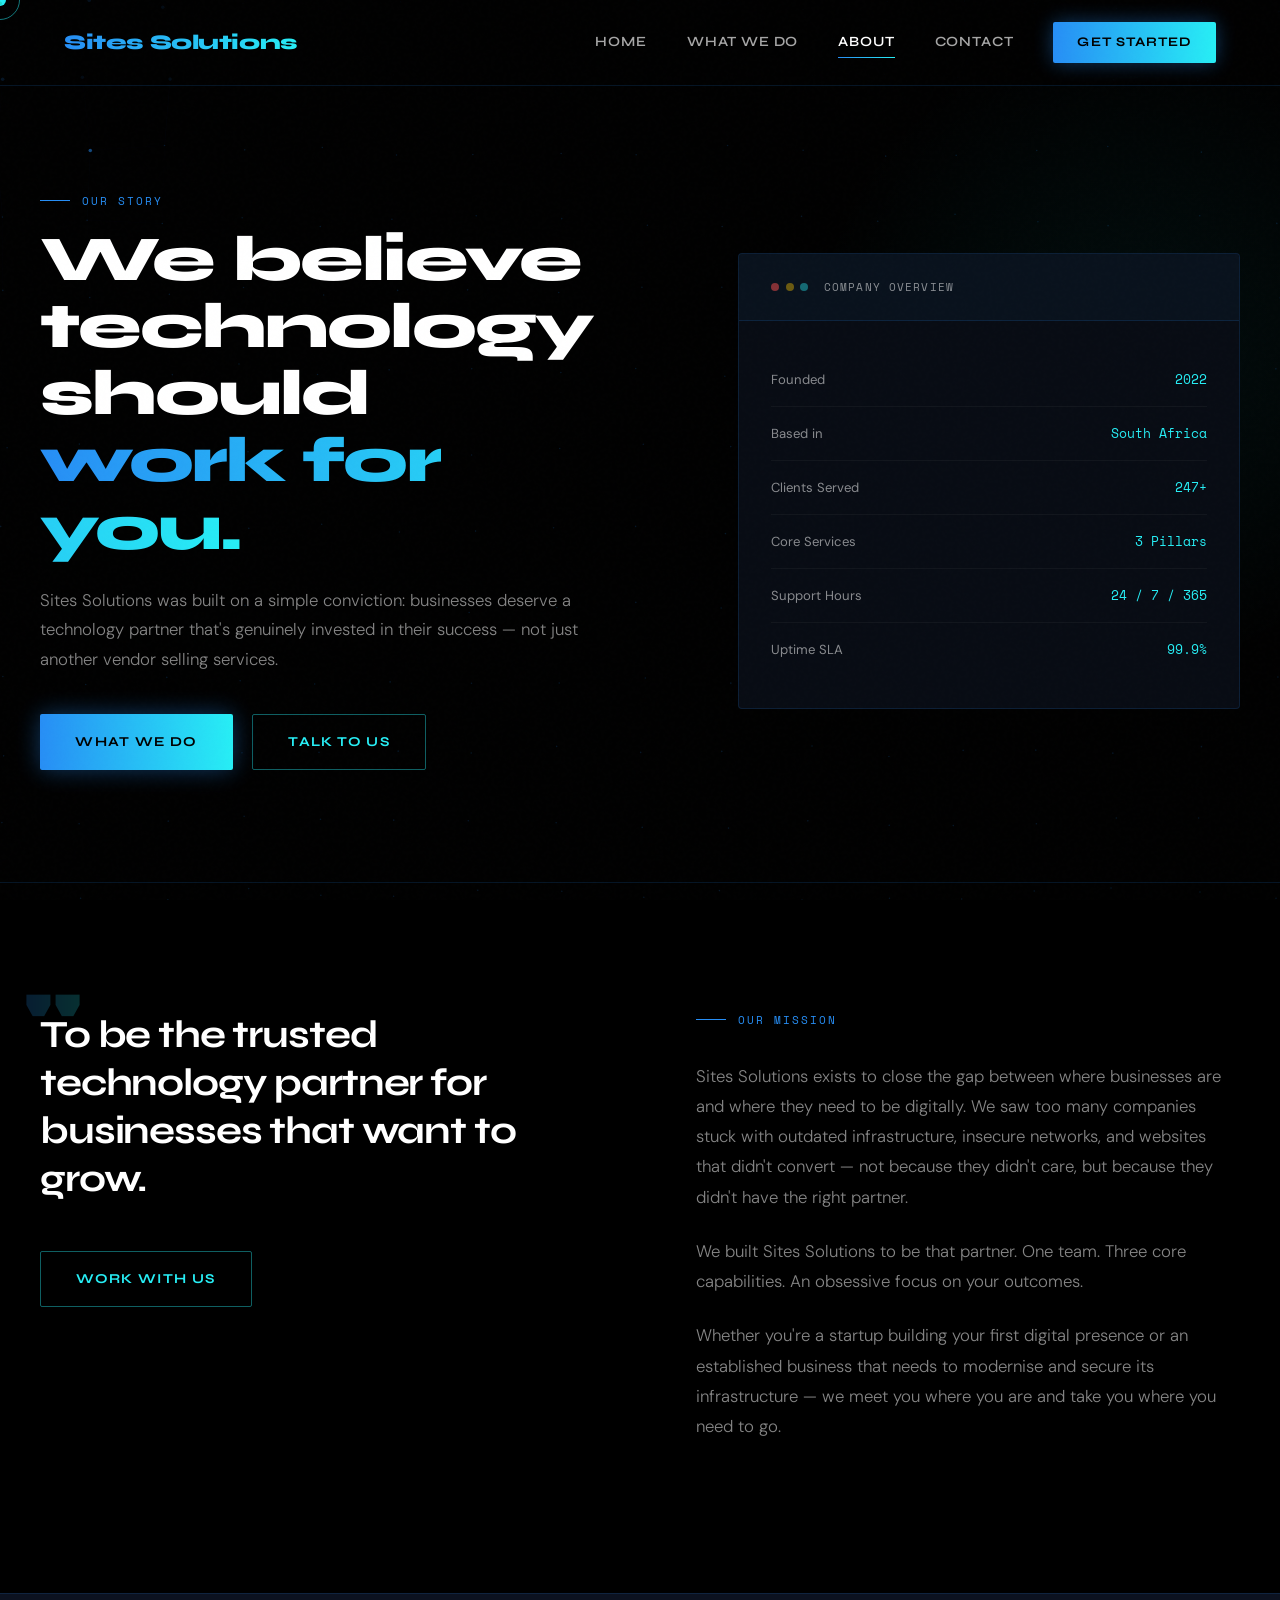
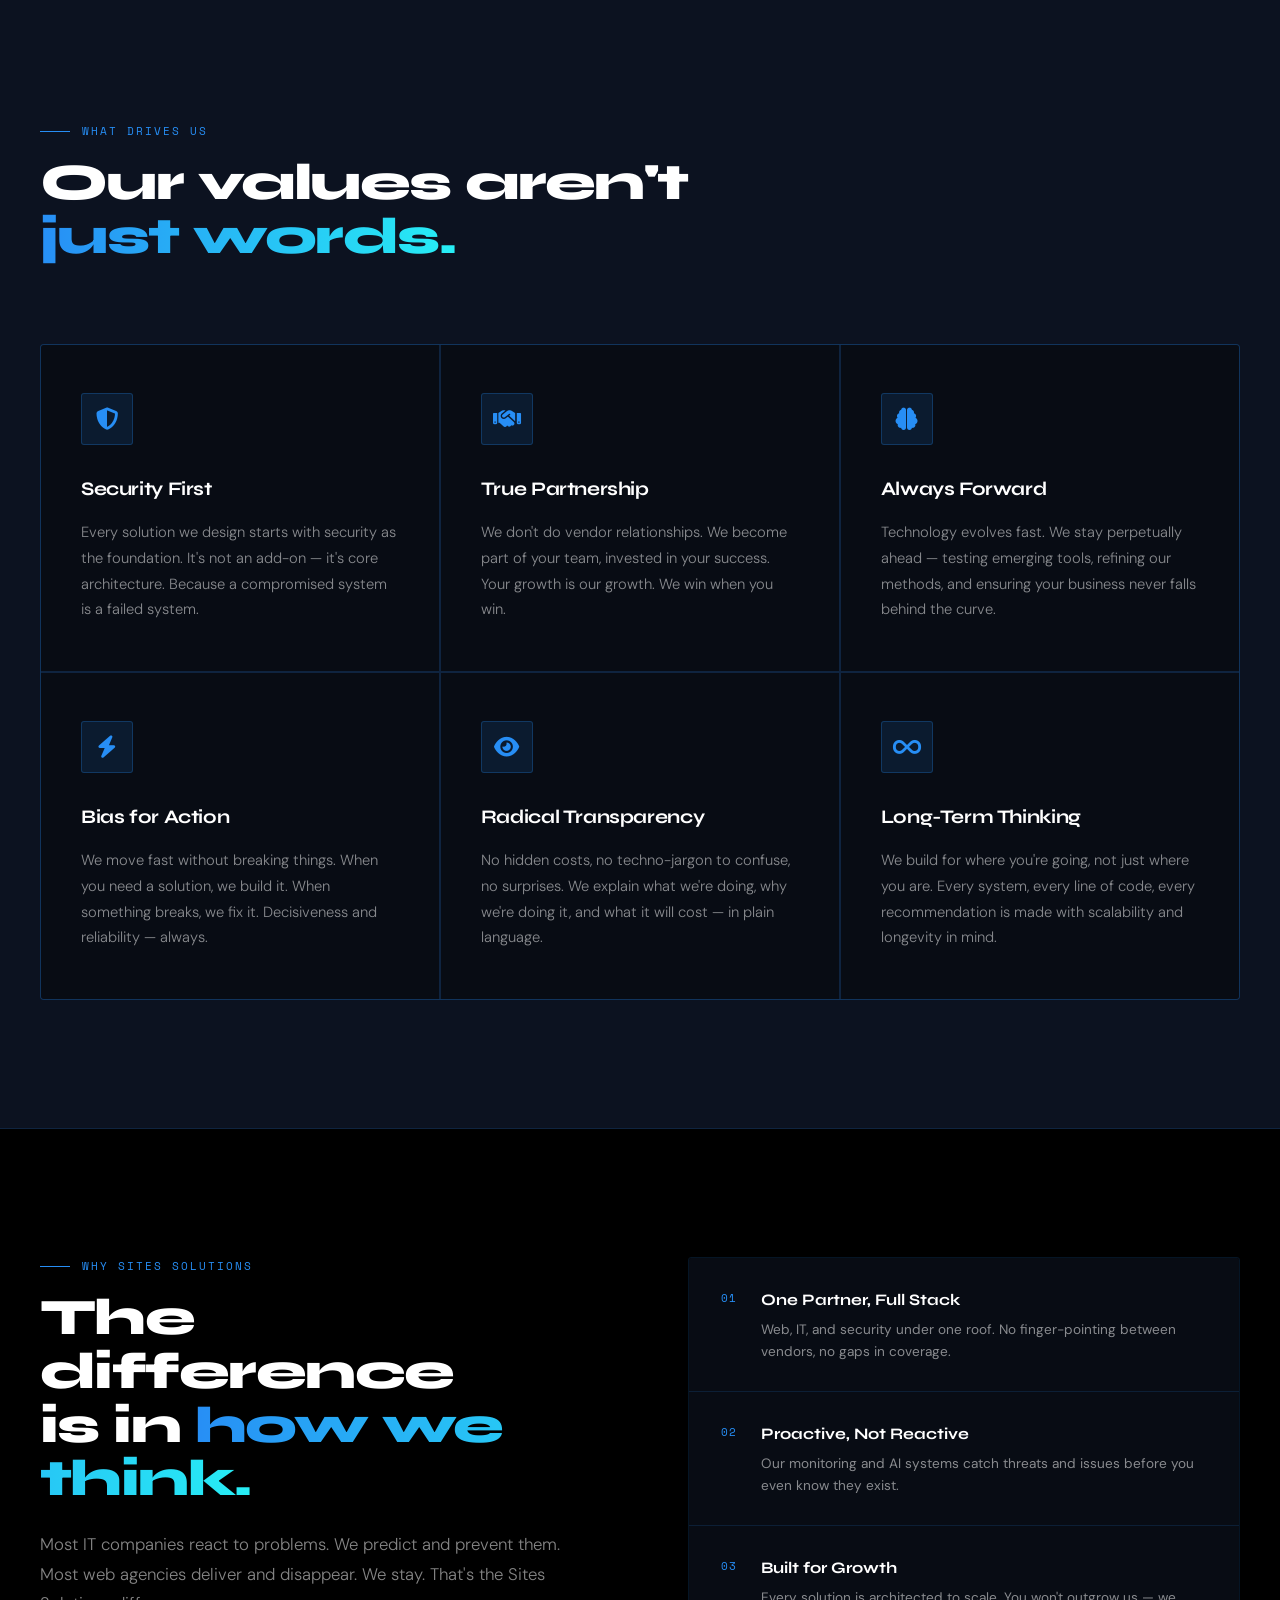
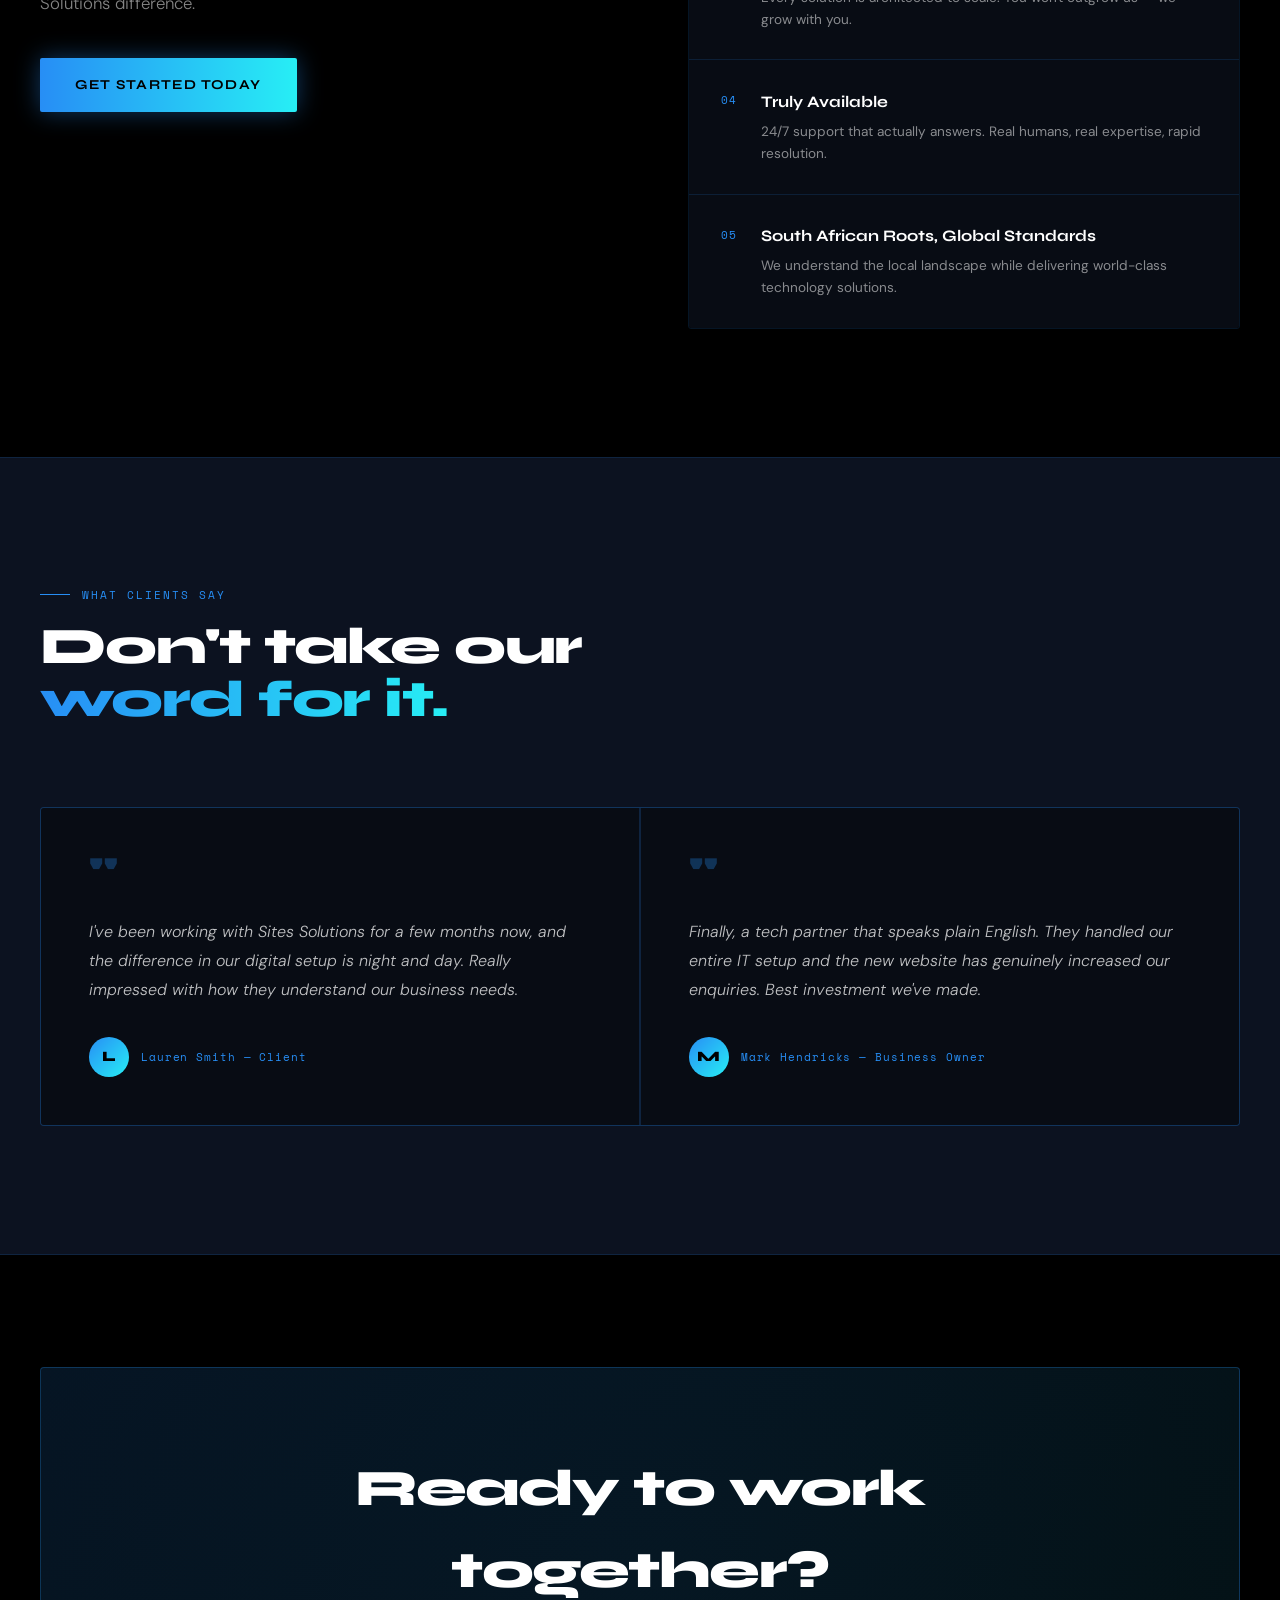
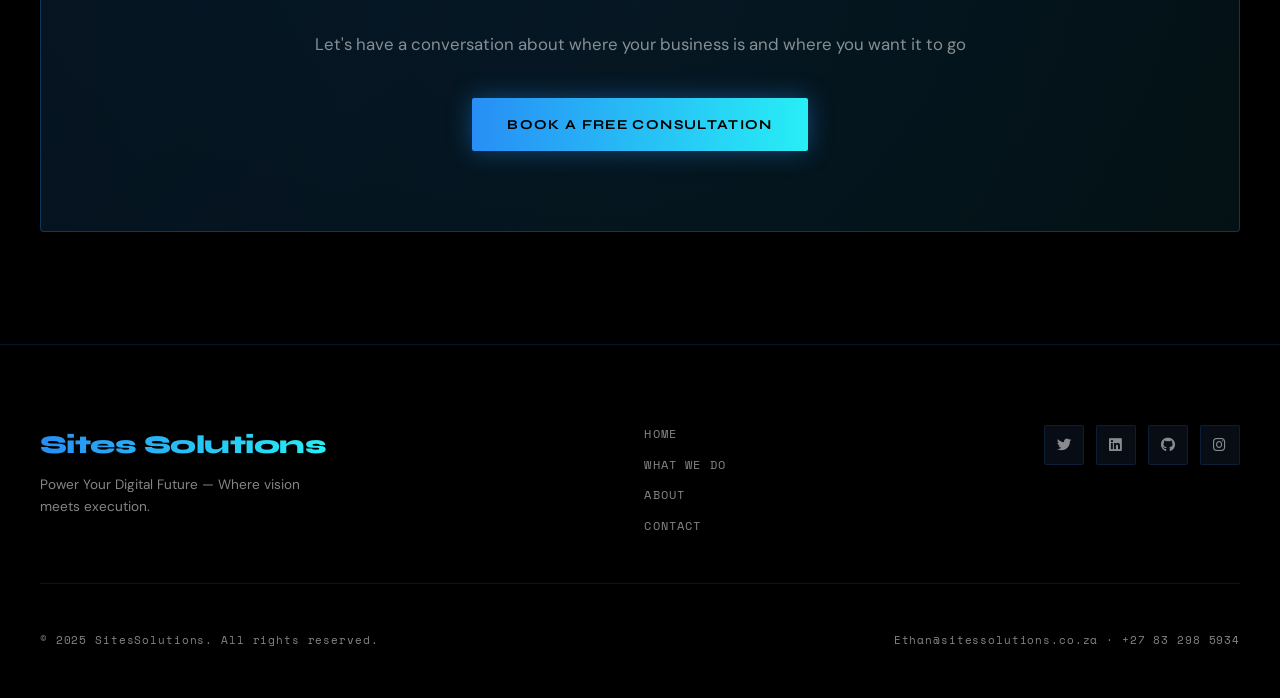
==== about.html @ 39304b58 "Add files via upload" ====
<!DOCTYPE html>
<html lang="en">
<head>
    <meta charset="UTF-8">
    <meta name="viewport" content="width=device-width, initial-scale=1.0">
    <title>About Us | Sites Solutions</title>
    <link rel="stylesheet" href="https://cdnjs.cloudflare.com/ajax/libs/font-awesome/6.4.0/css/all.min.css">
    <link href="https://fonts.googleapis.com/css2?family=Syne:wght@400;500;600;700;800&family=Space+Mono:wght@400;700&family=DM+Sans:ital,wght@0,300;0,400;0,500;1,300&display=swap" rel="stylesheet">
    <link rel="stylesheet" href="shared.css">
    <style>
        /* ═══ PAGE HERO */
        .page-hero {
            padding: 12rem 0 7rem;
            position: relative;
            overflow: hidden;
        }
        .page-hero-bg {
            position: absolute;
            top: 0; right: -200px;
            width: 700px; height: 700px;
            border-radius: 50%;
            background: radial-gradient(circle, rgba(39,238,245,0.06) 0%, transparent 70%);
            pointer-events: none;
        }
        .page-hero-inner {
            display: grid;
            grid-template-columns: 1.2fr 1fr;
            gap: 6rem;
            align-items: center;
        }
        .hero-right-panel {
            background: var(--surface);
            border: 1px solid var(--border);
            border-radius: 4px;
            overflow: hidden;
        }
        .hrp-top {
            padding: 1.5rem 2rem;
            border-bottom: 1px solid var(--border);
            background: rgba(39,142,245,0.04);
            display: flex; align-items: center; gap: 1rem;
        }
        .hrp-dots { display:flex; gap:0.4rem; }
        .hrp-dot { width:8px;height:8px;border-radius:50%; }
        .hrp-dot:nth-child(1) { background:rgba(255,80,80,0.5); }
        .hrp-dot:nth-child(2) { background:rgba(255,200,0,0.4); }
        .hrp-dot:nth-child(3) { background:rgba(39,238,245,0.4); }
        .hrp-label { font-family:'Space Mono',monospace; font-size:0.7rem; letter-spacing:0.1em; text-transform:uppercase; color:var(--text-muted); }
        .hrp-body { padding: 2rem; }
        .hrp-stat-row {
            display: flex; align-items: center; justify-content: space-between;
            padding: 1rem 0; border-bottom: 1px solid rgba(255,255,255,0.04);
        }
        .hrp-stat-row:last-child { border-bottom: none; }
        .hrp-stat-label { font-size: 0.82rem; color: var(--text-muted); }
        .hrp-stat-val { font-family: 'Space Mono', monospace; font-size: 0.82rem; color: var(--cyan); }

        /* ═══ MISSION SECTION */
        .mission { padding: 8rem 0; border-top: 1px solid var(--border); }
        .mission-inner {
            display: grid;
            grid-template-columns: 1fr 1fr;
            gap: 7rem;
            align-items: start;
        }
        .mission-quote {
            font-family: 'Syne', sans-serif;
            font-size: clamp(1.8rem, 3vw, 2.5rem);
            font-weight: 700;
            letter-spacing: -0.03em;
            line-height: 1.25;
            color: var(--white);
            margin-bottom: 2rem;
            position: relative;
        }
        .mission-quote::before {
            content: '"';
            position: absolute;
            top: -2rem; left: -1rem;
            font-size: 6rem;
            font-weight: 800;
            background: linear-gradient(90deg, var(--blue), var(--cyan));
            -webkit-background-clip: text;
            -webkit-text-fill-color: transparent;
            opacity: 0.2;
            line-height: 1;
            pointer-events: none;
        }
        .mission-body p {
            font-size: 1.05rem;
            font-weight: 300;
            line-height: 1.8;
            color: var(--text-muted);
            margin-bottom: 1.5rem;
        }

        /* ═══ VALUES */
        .values { padding: 8rem 0; background: var(--surface-2); border-top: 1px solid var(--border); border-bottom: 1px solid var(--border); }
        .values-grid {
            display: grid;
            grid-template-columns: repeat(3, 1fr);
            gap: 1.5px;
            background: var(--border);
            border: 1px solid var(--border);
            border-radius: 4px;
            overflow: hidden;
            margin-top: 5rem;
        }
        .value-card {
            background: var(--surface);
            padding: 3rem 2.5rem;
            position: relative;
            overflow: hidden;
            transition: background 0.4s;
        }
        .value-card::before {
            content: '';
            position: absolute;
            top: 0; left: 0; right: 0; height: 2px;
            background: linear-gradient(90deg, var(--blue), var(--cyan));
            transform: scaleX(0); transform-origin: left;
            transition: transform 0.4s ease;
        }
        .value-card:hover { background: rgba(8,18,32,0.9); }
        .value-card:hover::before { transform: scaleX(1); }
        .vc-icon {
            width: 52px; height: 52px;
            background: var(--blue-dim);
            border: 1px solid rgba(39,142,245,0.25);
            border-radius: 3px;
            display: flex; align-items: center; justify-content: center;
            font-size: 1.4rem; color: var(--blue);
            margin-bottom: 1.8rem;
            transition: all 0.3s;
        }
        .value-card:hover .vc-icon { background: rgba(39,238,245,0.1); border-color: rgba(39,238,245,0.4); color: var(--cyan); box-shadow: 0 0 20px rgba(39,238,245,0.15); }
        .vc-title { font-family: 'Syne', sans-serif; font-size: 1.2rem; font-weight: 700; margin-bottom: 1rem; letter-spacing: -0.02em; }
        .vc-desc { font-size: 0.92rem; font-weight: 300; line-height: 1.75; color: var(--text-muted); }

        /* ═══ WHY US */
        .why-us { padding: 8rem 0; }
        .why-inner {
            display: grid;
            grid-template-columns: 1fr 1fr;
            gap: 6rem;
            align-items: start;
        }
        .why-list {
            display: flex;
            flex-direction: column;
            gap: 0;
            border: 1px solid var(--border);
            border-radius: 3px;
            overflow: hidden;
        }
        .why-item {
            padding: 1.8rem 2rem;
            border-bottom: 1px solid var(--border);
            display: flex;
            gap: 1.5rem;
            align-items: flex-start;
            background: var(--surface);
            transition: background 0.3s;
        }
        .why-item:last-child { border-bottom: none; }
        .why-item:hover { background: rgba(10,18,32,0.9); }
        .wi-num {
            font-family: 'Space Mono', monospace;
            font-size: 0.68rem;
            letter-spacing: 0.1em;
            color: var(--blue);
            flex-shrink: 0;
            padding-top: 0.2rem;
        }
        .wi-content h4 { font-family: 'Syne', sans-serif; font-size: 1rem; font-weight: 700; margin-bottom: 0.4rem; }
        .wi-content p { font-size: 0.85rem; color: var(--text-muted); line-height: 1.6; }

        /* ═══ TESTIMONIAL */
        .testimonials { padding: 8rem 0; background: var(--surface-2); border-top: 1px solid var(--border); border-bottom: 1px solid var(--border); }
        .t-grid {
            display: grid;
            grid-template-columns: 1fr 1fr;
            gap: 1.5px;
            background: var(--border);
            border: 1px solid var(--border);
            border-radius: 4px;
            overflow: hidden;
            margin-top: 5rem;
        }
        .t-card {
            background: var(--surface);
            padding: 3rem;
            position: relative;
        }
        .t-card-quote {
            font-size: 3rem;
            font-family: 'Syne', sans-serif;
            font-weight: 800;
            color: var(--blue);
            opacity: 0.3;
            line-height: 0.8;
            margin-bottom: 1.5rem;
            display: block;
        }
        .t-card-text {
            font-size: 1rem;
            font-weight: 300;
            font-style: italic;
            line-height: 1.8;
            color: rgba(255,255,255,0.75);
            margin-bottom: 2rem;
        }
        .t-card-author { display: flex; align-items: center; gap: 0.75rem; }
        .t-card-avatar {
            width: 40px; height: 40px; border-radius: 50%;
            background: linear-gradient(135deg, var(--blue), var(--cyan));
            display: flex; align-items: center; justify-content: center;
            font-family: 'Syne', sans-serif; font-weight: 800; color: var(--black); font-size: 0.9rem;
        }
        .t-card-name { font-family: 'Space Mono', monospace; font-size: 0.7rem; letter-spacing: 0.08em; color: var(--blue); }

        /* ═══ CTA */
        .cta-banner { padding:7rem 0; }
        .cta-inner {
            background:linear-gradient(135deg,rgba(39,142,245,0.12) 0%,rgba(39,238,245,0.06) 100%);
            border:1px solid rgba(39,142,245,0.3); border-radius:4px;
            padding:5rem 4rem; text-align:center; position:relative; overflow:hidden;
        }
        .cta-inner::before {
            content:''; position:absolute; top:-100%;left:-100%; width:300%;height:300%;
            background:radial-gradient(circle at center,rgba(39,142,245,0.06) 0%,transparent 60%);
            animation:cta-glow 8s ease-in-out infinite;
        }
        @keyframes cta-glow { 0%,100%{transform:translate(0,0)} 25%{transform:translate(20%,10%)} 50%{transform:translate(-10%,20%)} 75%{transform:translate(10%,-10%)} }
        .cta-inner h2 { font-family:'Syne',sans-serif; font-size:clamp(2rem,4vw,3.5rem); font-weight:800; letter-spacing:-0.03em; margin-bottom:1.2rem; position:relative;z-index:1; }
        .cta-inner p { font-size:1.05rem; color:var(--text-muted); margin-bottom:2.5rem; position:relative;z-index:1; }
        .cta-inner .btn-primary { position:relative; z-index:1; }

        @media(max-width:1100px) {
            .page-hero-inner, .mission-inner, .why-inner { grid-template-columns:1fr; gap:3rem; }
            .hero-right-panel { display:none; }
            .values-grid { grid-template-columns:1fr; }
            .t-grid { grid-template-columns:1fr; }
        }
        @media(max-width:768px) {
            .cta-inner { padding:3.5rem 2rem; }
        }
    </style>
</head>
<body>
<div id="cursor"></div>
<div id="cursor-ring"></div>
<canvas id="bg-canvas"></canvas>

<header id="header">
    <a href="index.html" class="logo">
        <img src="LogoFinal.png" alt="Sites Solutions" class="logo-img" onerror="this.style.display='none'">
        <span class="logo-wordmark">Sites Solutions</span>
    </a>
    <nav id="nav">
        <a href="index.html">Home</a>
        <a href="what-we-do.html">What We Do</a>
        <a href="about.html" class="nav-active">About</a>
        <a href="contact.html">Contact</a>
        <a href="contact.html" class="nav-cta">Get Started</a>
    </nav>
    <button class="menu-toggle" id="menuToggle"><span></span><span></span><span></span></button>
</header>

<!-- PAGE HERO -->
<section class="page-hero">
    <div class="page-hero-bg"></div>
    <div class="container">
        <div class="page-hero-inner">
            <div class="reveal">
                <div class="section-tag">Our Story</div>
                <h1 class="section-title" style="font-size:clamp(2.8rem,5vw,5rem);margin-bottom:1.5rem;">
                    We believe<br>technology should<br><span class="accent">work for you.</span>
                </h1>
                <p class="section-sub">Sites Solutions was built on a simple conviction: businesses deserve a technology partner that's genuinely invested in their success — not just another vendor selling services.</p>
                <div style="margin-top:2.5rem;display:flex;gap:1.2rem;flex-wrap:wrap;">
                    <a href="what-we-do.html" class="btn-primary"><span>What We Do</span></a>
                    <a href="contact.html" class="btn-ghost">Talk to Us</a>
                </div>
            </div>
            <div class="hero-right-panel reveal reveal-delay-2">
                <div class="hrp-top">
                    <div class="hrp-dots"><div class="hrp-dot"></div><div class="hrp-dot"></div><div class="hrp-dot"></div></div>
                    <span class="hrp-label">Company Overview</span>
                </div>
                <div class="hrp-body">
                    <div class="hrp-stat-row">
                        <span class="hrp-stat-label">Founded</span>
                        <span class="hrp-stat-val">2022</span>
                    </div>
                    <div class="hrp-stat-row">
                        <span class="hrp-stat-label">Based in</span>
                        <span class="hrp-stat-val">South Africa</span>
                    </div>
                    <div class="hrp-stat-row">
                        <span class="hrp-stat-label">Clients Served</span>
                        <span class="hrp-stat-val">247+</span>
                    </div>
                    <div class="hrp-stat-row">
                        <span class="hrp-stat-label">Core Services</span>
                        <span class="hrp-stat-val">3 Pillars</span>
                    </div>
                    <div class="hrp-stat-row">
                        <span class="hrp-stat-label">Support Hours</span>
                        <span class="hrp-stat-val">24 / 7 / 365</span>
                    </div>
                    <div class="hrp-stat-row">
                        <span class="hrp-stat-label">Uptime SLA</span>
                        <span class="hrp-stat-val">99.9%</span>
                    </div>
                </div>
            </div>
        </div>
    </div>
</section>

<!-- MISSION -->
<section class="mission">
    <div class="container">
        <div class="mission-inner">
            <div class="reveal">
                <blockquote class="mission-quote">
                    To be the trusted technology partner for businesses that want to grow.
                </blockquote>
                <a href="contact.html" class="btn-ghost" style="margin-top:1rem;">Work With Us</a>
            </div>
            <div class="mission-body reveal reveal-delay-1">
                <div class="section-tag" style="margin-bottom:2rem;">Our Mission</div>
                <p>Sites Solutions exists to close the gap between where businesses are and where they need to be digitally. We saw too many companies stuck with outdated infrastructure, insecure networks, and websites that didn't convert — not because they didn't care, but because they didn't have the right partner.</p>
                <p>We built Sites Solutions to be that partner. One team. Three core capabilities. An obsessive focus on your outcomes.</p>
                <p>Whether you're a startup building your first digital presence or an established business that needs to modernise and secure its infrastructure — we meet you where you are and take you where you need to go.</p>
            </div>
        </div>
    </div>
</section>

<!-- VALUES -->
<section class="values">
    <div class="container">
        <div class="reveal">
            <div class="section-tag">What Drives Us</div>
            <h2 class="section-title">Our values aren't<br><span class="accent">just words.</span></h2>
        </div>
        <div class="values-grid reveal reveal-delay-1">
            <div class="value-card">
                <div class="vc-icon"><i class="fas fa-shield-alt"></i></div>
                <h3 class="vc-title">Security First</h3>
                <p class="vc-desc">Every solution we design starts with security as the foundation. It's not an add-on — it's core architecture. Because a compromised system is a failed system.</p>
            </div>
            <div class="value-card">
                <div class="vc-icon"><i class="fas fa-handshake"></i></div>
                <h3 class="vc-title">True Partnership</h3>
                <p class="vc-desc">We don't do vendor relationships. We become part of your team, invested in your success. Your growth is our growth. We win when you win.</p>
            </div>
            <div class="value-card">
                <div class="vc-icon"><i class="fas fa-brain"></i></div>
                <h3 class="vc-title">Always Forward</h3>
                <p class="vc-desc">Technology evolves fast. We stay perpetually ahead — testing emerging tools, refining our methods, and ensuring your business never falls behind the curve.</p>
            </div>
            <div class="value-card">
                <div class="vc-icon"><i class="fas fa-bolt"></i></div>
                <h3 class="vc-title">Bias for Action</h3>
                <p class="vc-desc">We move fast without breaking things. When you need a solution, we build it. When something breaks, we fix it. Decisiveness and reliability — always.</p>
            </div>
            <div class="value-card">
                <div class="vc-icon"><i class="fas fa-eye"></i></div>
                <h3 class="vc-title">Radical Transparency</h3>
                <p class="vc-desc">No hidden costs, no techno-jargon to confuse, no surprises. We explain what we're doing, why we're doing it, and what it will cost — in plain language.</p>
            </div>
            <div class="value-card">
                <div class="vc-icon"><i class="fas fa-infinity"></i></div>
                <h3 class="vc-title">Long-Term Thinking</h3>
                <p class="vc-desc">We build for where you're going, not just where you are. Every system, every line of code, every recommendation is made with scalability and longevity in mind.</p>
            </div>
        </div>
    </div>
</section>

<!-- WHY US -->
<section class="why-us">
    <div class="container">
        <div class="why-inner">
            <div class="reveal">
                <div class="section-tag">Why Sites Solutions</div>
                <h2 class="section-title">The difference<br>is in <span class="accent">how we think.</span></h2>
                <p class="section-sub" style="margin-top:1.5rem;">Most IT companies react to problems. We predict and prevent them. Most web agencies deliver and disappear. We stay. That's the Sites Solutions difference.</p>
                <a href="contact.html" class="btn-primary" style="margin-top:2.5rem;display:inline-flex;"><span>Get Started Today</span></a>
            </div>
            <div class="why-list reveal reveal-delay-2">
                <div class="why-item">
                    <span class="wi-num">01</span>
                    <div class="wi-content">
                        <h4>One Partner, Full Stack</h4>
                        <p>Web, IT, and security under one roof. No finger-pointing between vendors, no gaps in coverage.</p>
                    </div>
                </div>
                <div class="why-item">
                    <span class="wi-num">02</span>
                    <div class="wi-content">
                        <h4>Proactive, Not Reactive</h4>
                        <p>Our monitoring and AI systems catch threats and issues before you even know they exist.</p>
                    </div>
                </div>
                <div class="why-item">
                    <span class="wi-num">03</span>
                    <div class="wi-content">
                        <h4>Built for Growth</h4>
                        <p>Every solution is architected to scale. You won't outgrow us — we grow with you.</p>
                    </div>
                </div>
                <div class="why-item">
                    <span class="wi-num">04</span>
                    <div class="wi-content">
                        <h4>Truly Available</h4>
                        <p>24/7 support that actually answers. Real humans, real expertise, rapid resolution.</p>
                    </div>
                </div>
                <div class="why-item">
                    <span class="wi-num">05</span>
                    <div class="wi-content">
                        <h4>South African Roots, Global Standards</h4>
                        <p>We understand the local landscape while delivering world-class technology solutions.</p>
                    </div>
                </div>
            </div>
        </div>
    </div>
</section>

<!-- TESTIMONIALS -->
<section class="testimonials">
    <div class="container">
        <div class="reveal">
            <div class="section-tag">What Clients Say</div>
            <h2 class="section-title">Don't take our<br><span class="accent">word for it.</span></h2>
        </div>
        <div class="t-grid reveal reveal-delay-1">
            <div class="t-card">
                <span class="t-card-quote">"</span>
                <p class="t-card-text">I've been working with Sites Solutions for a few months now, and the difference in our digital setup is night and day. Really impressed with how they understand our business needs.</p>
                <div class="t-card-author">
                    <div class="t-card-avatar">L</div>
                    <span class="t-card-name">Lauren Smith — Client</span>
                </div>
            </div>
            <div class="t-card">
                <span class="t-card-quote">"</span>
                <p class="t-card-text">Finally, a tech partner that speaks plain English. They handled our entire IT setup and the new website has genuinely increased our enquiries. Best investment we've made.</p>
                <div class="t-card-author">
                    <div class="t-card-avatar">M</div>
                    <span class="t-card-name">Mark Hendricks — Business Owner</span>
                </div>
            </div>
        </div>
    </div>
</section>

<!-- CTA -->
<div class="cta-banner">
    <div class="container">
        <div class="cta-inner reveal">
            <h2>Ready to work<br><span class="accent">together?</span></h2>
            <p>Let's have a conversation about where your business is and where you want it to go</p>
            <a href="contact.html" class="btn-primary"><span>Book a Free Consultation</span></a>
        </div>
    </div>
</div>

<!-- FOOTER -->
<footer>
    <div class="container">
        <div class="footer-top">
            <div>
                <div class="footer-logo-text">Sites Solutions</div>
                <div class="footer-tagline">Power Your Digital Future — Where vision meets execution.</div>
            </div>
            <div class="footer-nav-links">
                <a href="index.html">Home</a>
                <a href="what-we-do.html">What We Do</a>
                <a href="about.html">About</a>
                <a href="contact.html">Contact</a>
            </div>
            <div class="social-row">
                <a href="#" class="social-btn"><i class="fab fa-twitter"></i></a>
                <a href="#" class="social-btn"><i class="fab fa-linkedin"></i></a>
                <a href="#" class="social-btn"><i class="fab fa-github"></i></a>
                <a href="#" class="social-btn"><i class="fab fa-instagram"></i></a>
            </div>
        </div>
        <div class="footer-bottom">
            <span class="footer-copy">© 2025 SitesSolutions. All rights reserved.</span>
            <span class="footer-copy">Ethan@sitessolutions.co.za · +27 83 298 5934</span>
        </div>
    </div>
</footer>

<script src="shared.js"></script>
</body>
</html>
---- shared.css ----
/* ═══════════════════════════════════════════════════════
   SHARED.CSS — Sites Solutions Design System
   Colors: #278EF5 blue · #27EEF5 cyan · #000 · #FFF
═══════════════════════════════════════════════════════ */

:root {
    --blue: #278EF5;
    --cyan: #27EEF5;
    --white: #FFFFFF;
    --black: #000000;
    --blue-dim: rgba(39,142,245,0.12);
    --cyan-dim: rgba(39,238,245,0.10);
    --blue-glow: rgba(39,142,245,0.4);
    --cyan-glow: rgba(39,238,245,0.4);
    --surface: #080c14;
    --surface-2: #0c1220;
    --border: rgba(39,142,245,0.15);
    --text-muted: rgba(255,255,255,0.52);
}

*, *::before, *::after { margin:0; padding:0; box-sizing:border-box; }
html { scroll-behavior:smooth; scroll-padding-top:90px; }

body {
    background: var(--black);
    color: var(--white);
    font-family: 'DM Sans', sans-serif;
    overflow-x: hidden;
    cursor: none;
    line-height: 1.6;
}

/* ═══ NOISE OVERLAY */
body::before {
    content:'';
    position:fixed; inset:0;
    background-image:url("data:image/svg+xml,%3Csvg viewBox='0 0 256 256' xmlns='http://www.w3.org/2000/svg'%3E%3Cfilter id='noise'%3E%3CfeTurbulence type='fractalNoise' baseFrequency='0.9' numOctaves='4' stitchTiles='stitch'/%3E%3C/filter%3E%3Crect width='100%25' height='100%25' filter='url(%23noise)' opacity='0.04'/%3E%3C/svg%3E");
    pointer-events:none; z-index:9999; opacity:0.3;
}

/* ═══ CURSOR */
#cursor {
    position:fixed; width:12px; height:12px; background:var(--cyan);
    border-radius:50%; pointer-events:none; z-index:99999;
    transform:translate(-50%,-50%);
    transition:width 0.2s,height 0.2s;
    mix-blend-mode:difference;
}
#cursor-ring {
    position:fixed; width:40px; height:40px;
    border:1.5px solid rgba(39,238,245,0.5); border-radius:50%;
    pointer-events:none; z-index:99998;
    transform:translate(-50%,-50%);
    transition:all 0.12s ease-out;
}

/* ═══ CANVAS */
#bg-canvas { position:fixed; inset:0; z-index:0; pointer-events:none; }

/* ═══ LAYOUT */
.container { max-width:1320px; margin:0 auto; padding:0 2.5rem; position:relative; z-index:2; }
section { position:relative; z-index:2; }

/* ═══ HEADER */
header {
    position:fixed; top:0; left:0; width:100%; z-index:1000;
    padding:1.4rem 5%;
    display:flex; align-items:center; justify-content:space-between;
    background:rgba(0,0,0,0.55); backdrop-filter:blur(24px) saturate(180%);
    border-bottom:1px solid var(--border);
    transition:all 0.4s ease;
}
header.scrolled { background:rgba(0,0,0,0.88); padding:1rem 5%; }

.logo { display:flex; align-items:center; text-decoration:none; gap:0.75rem; }
.logo-img { height:44px; width:auto; transition:opacity 0.3s; }
.logo:hover .logo-img { opacity:0.8; }
.logo-wordmark {
    font-family:'Syne',sans-serif; font-weight:800; font-size:1.3rem;
    background:linear-gradient(90deg,var(--blue),var(--cyan));
    -webkit-background-clip:text; -webkit-text-fill-color:transparent;
    letter-spacing:-0.02em;
}

nav { display:flex; align-items:center; gap:2.5rem; }
nav a {
    font-family:'Syne',sans-serif; font-size:0.88rem; font-weight:600;
    letter-spacing:0.06em; text-transform:uppercase;
    color:rgba(255,255,255,0.65); text-decoration:none;
    transition:color 0.3s; position:relative;
}
nav a::after {
    content:''; position:absolute; bottom:-4px; left:0;
    width:0; height:1px;
    background:linear-gradient(90deg,var(--blue),var(--cyan));
    transition:width 0.3s ease;
}
nav a:hover { color:var(--white); }
nav a:hover::after { width:100%; }
nav a.nav-active { color:var(--white); }
nav a.nav-active::after { width:100%; }

.nav-cta {
    font-family:'Syne',sans-serif !important;
    font-size:0.82rem !important; font-weight:700 !important;
    letter-spacing:0.08em; text-transform:uppercase;
    color:var(--black) !important;
    background:linear-gradient(90deg,var(--blue),var(--cyan));
    padding:0.6rem 1.5rem; border-radius:2px; text-decoration:none;
    transition:all 0.3s ease; box-shadow:0 0 20px var(--blue-glow);
}
.nav-cta::after { display:none !important; }
.nav-cta:hover { box-shadow:0 0 35px var(--cyan-glow); transform:translateY(-1px); color:var(--black) !important; }

.menu-toggle {
    display:none; flex-direction:column; gap:5px;
    background:none; border:none; cursor:none; padding:4px;
}
.menu-toggle span { display:block; width:24px; height:2px; background:var(--white); transition:all 0.3s; transform-origin:center; }

/* ═══ BUTTONS */
.btn-primary {
    font-family:'Syne',sans-serif; font-size:0.85rem; font-weight:700;
    letter-spacing:0.1em; text-transform:uppercase; text-decoration:none;
    color:var(--black); background:linear-gradient(90deg,var(--blue),var(--cyan));
    padding:1rem 2.2rem; border-radius:2px; transition:all 0.3s;
    box-shadow:0 0 25px var(--blue-glow); position:relative; overflow:hidden;
    display:inline-flex; align-items:center; justify-content:center;
    border:none; cursor:none;
}
.btn-primary::after { content:''; position:absolute; inset:0; background:linear-gradient(90deg,var(--cyan),var(--blue)); opacity:0; transition:opacity 0.3s; }
.btn-primary:hover { box-shadow:0 0 50px var(--cyan-glow); transform:translateY(-2px); }
.btn-primary:hover::after { opacity:1; }
.btn-primary span { position:relative; z-index:1; }

.btn-ghost {
    font-family:'Syne',sans-serif; font-size:0.85rem; font-weight:700;
    letter-spacing:0.1em; text-transform:uppercase; text-decoration:none;
    color:var(--cyan); border:1px solid rgba(39,238,245,0.4);
    padding:1rem 2.2rem; border-radius:2px; transition:all 0.3s;
    background:transparent; cursor:none;
    display:inline-flex; align-items:center; justify-content:center;
}
.btn-ghost:hover { background:rgba(39,238,245,0.08); border-color:var(--cyan); box-shadow:0 0 25px rgba(39,238,245,0.15); }

/* ═══ SECTION COMMONS */
.section-tag {
    font-family:'Space Mono',monospace; font-size:0.7rem; letter-spacing:0.18em;
    text-transform:uppercase; color:var(--blue); margin-bottom:1rem;
    display:flex; align-items:center; gap:0.75rem;
}
.section-tag::before { content:''; width:30px; height:1px; background:var(--blue); }

.section-title {
    font-family:'Syne',sans-serif; font-size:clamp(2.2rem,4vw,3.8rem);
    font-weight:800; letter-spacing:-0.03em; line-height:1.05; margin-bottom:1.5rem;
}
.section-title .accent {
    background:linear-gradient(90deg,var(--blue),var(--cyan));
    -webkit-background-clip:text; -webkit-text-fill-color:transparent;
}

.section-sub { font-size:1.05rem; font-weight:300; color:var(--text-muted); max-width:600px; line-height:1.75; }

/* ═══ SCROLL REVEAL */
.reveal { opacity:0; transform:translateY(28px); transition:opacity 0.75s cubic-bezier(0.16,1,0.3,1),transform 0.75s cubic-bezier(0.16,1,0.3,1); }
.reveal.visible { opacity:1; transform:translateY(0); }
.reveal-delay-1 { transition-delay:0.12s; }
.reveal-delay-2 { transition-delay:0.24s; }
.reveal-delay-3 { transition-delay:0.36s; }

/* ═══ FOOTER */
footer { padding:5rem 0 3rem; border-top:1px solid var(--border); position:relative; z-index:2; background:var(--black); }
.footer-top {
    display:flex; justify-content:space-between; align-items:flex-start; gap:3rem;
    margin-bottom:3rem; padding-bottom:3rem; border-bottom:1px solid var(--border); flex-wrap:wrap;
}
.footer-logo-text {
    font-family:'Syne',sans-serif; font-size:1.6rem; font-weight:800;
    background:linear-gradient(90deg,var(--blue),var(--cyan));
    -webkit-background-clip:text; -webkit-text-fill-color:transparent;
    letter-spacing:-0.02em; margin-bottom:0.5rem;
}
.footer-tagline { font-size:0.85rem; color:var(--text-muted); max-width:280px; line-height:1.6; }
.footer-nav-links { display:flex; flex-direction:column; gap:0.75rem; }
.footer-nav-links a {
    font-family:'Space Mono',monospace; font-size:0.72rem; letter-spacing:0.1em;
    text-transform:uppercase; color:var(--text-muted); text-decoration:none; transition:color 0.3s;
}
.footer-nav-links a:hover { color:var(--blue); }
.social-row { display:flex; gap:0.75rem; flex-wrap:wrap; }
.social-btn {
    width:40px; height:40px; background:var(--surface); border:1px solid var(--border);
    border-radius:2px; display:flex; align-items:center; justify-content:center;
    color:var(--text-muted); font-size:0.9rem; text-decoration:none; transition:all 0.3s;
}
.social-btn:hover { background:var(--blue-dim); border-color:rgba(39,142,245,0.5); color:var(--blue); }
.footer-bottom { display:flex; justify-content:space-between; align-items:center; flex-wrap:wrap; gap:1rem; }
.footer-copy { font-family:'Space Mono',monospace; font-size:0.68rem; letter-spacing:0.08em; color:var(--text-muted); }

/* ═══ RESPONSIVE */
@media(max-width:992px) {
    .footer-top { gap:2.5rem; }
    .footer-bottom { flex-direction:column; text-align:center; gap:0.5rem; }
}
@media(max-width:768px) {
    nav {
        display:none; position:fixed; top:0; right:0; width:75%; height:100vh;
        background:rgba(0,0,0,0.97); backdrop-filter:blur(20px);
        flex-direction:column; justify-content:center; align-items:flex-start;
        gap:2rem; z-index:999; border-left:1px solid var(--border); padding:3rem 2.5rem;
    }
    nav.open { display:flex; }
    .menu-toggle { display:flex; z-index:1001; }
    .container { padding:0 1.5rem; }
}
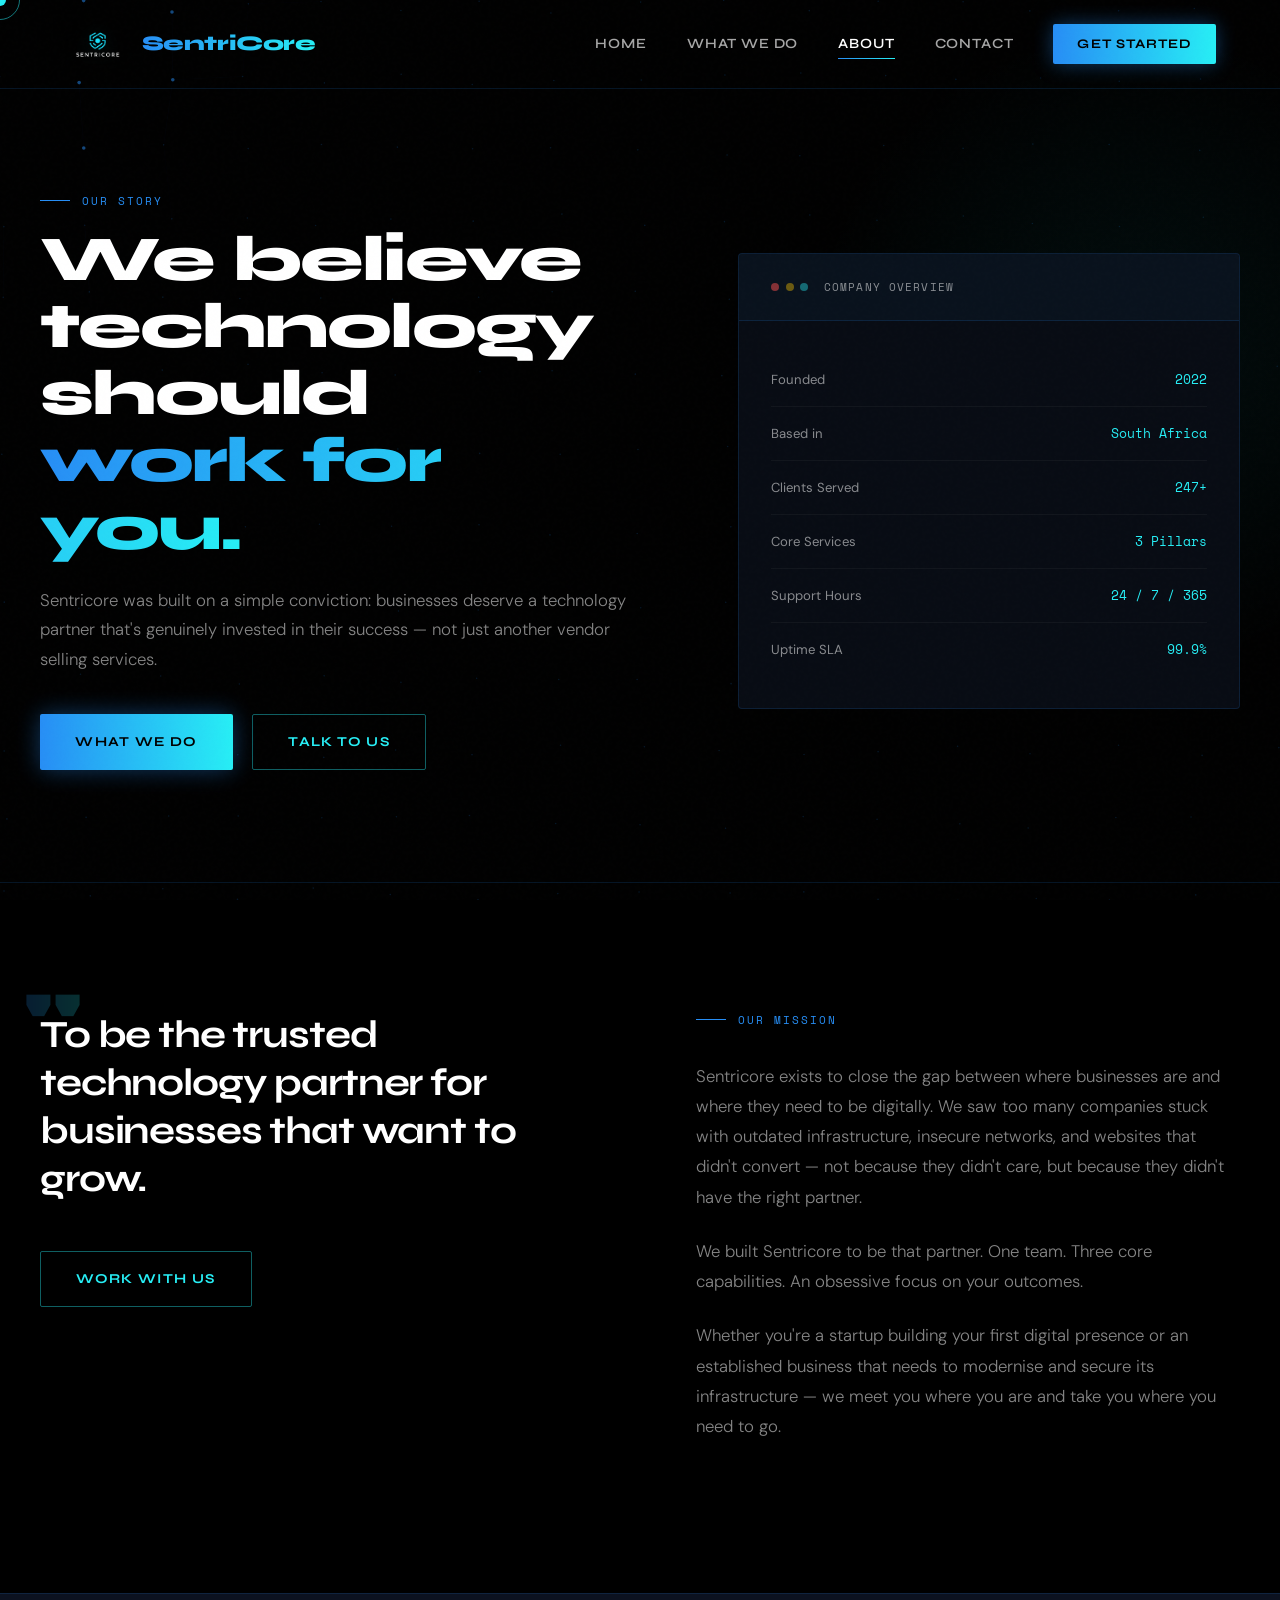
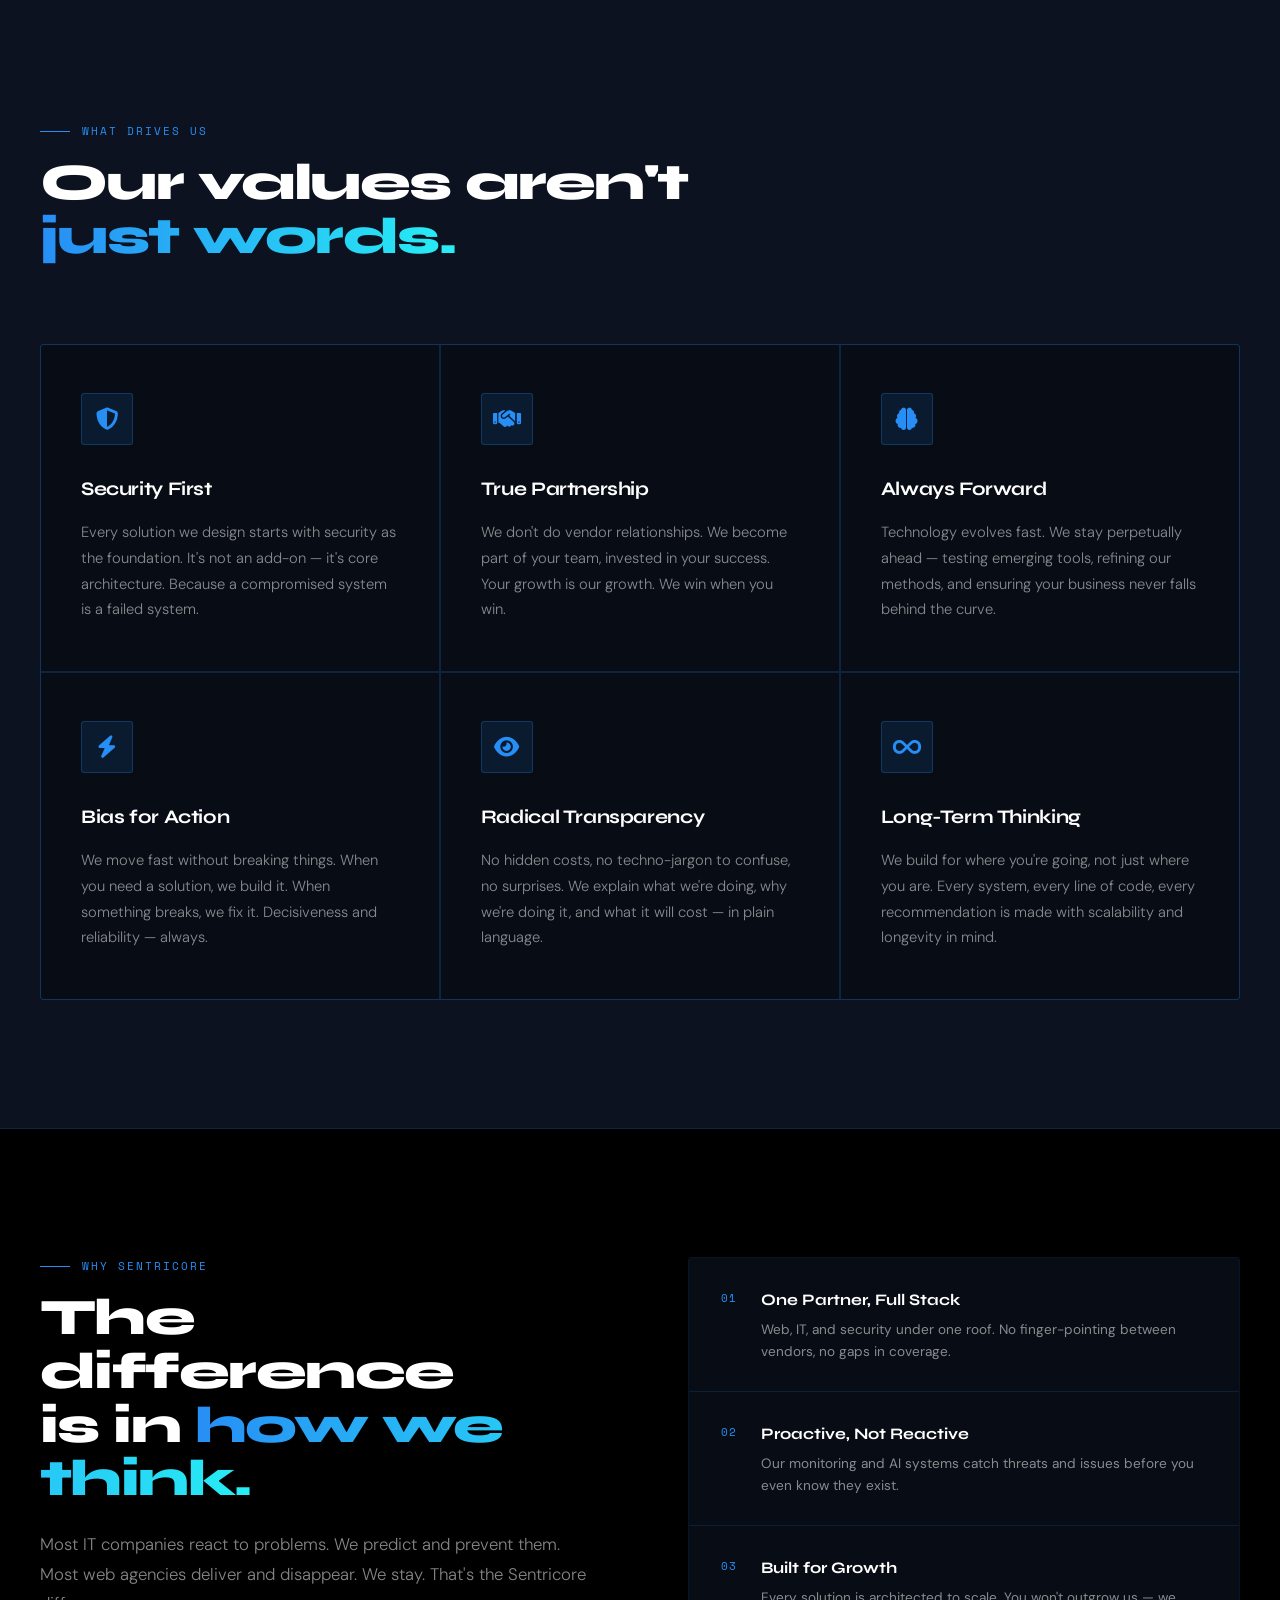
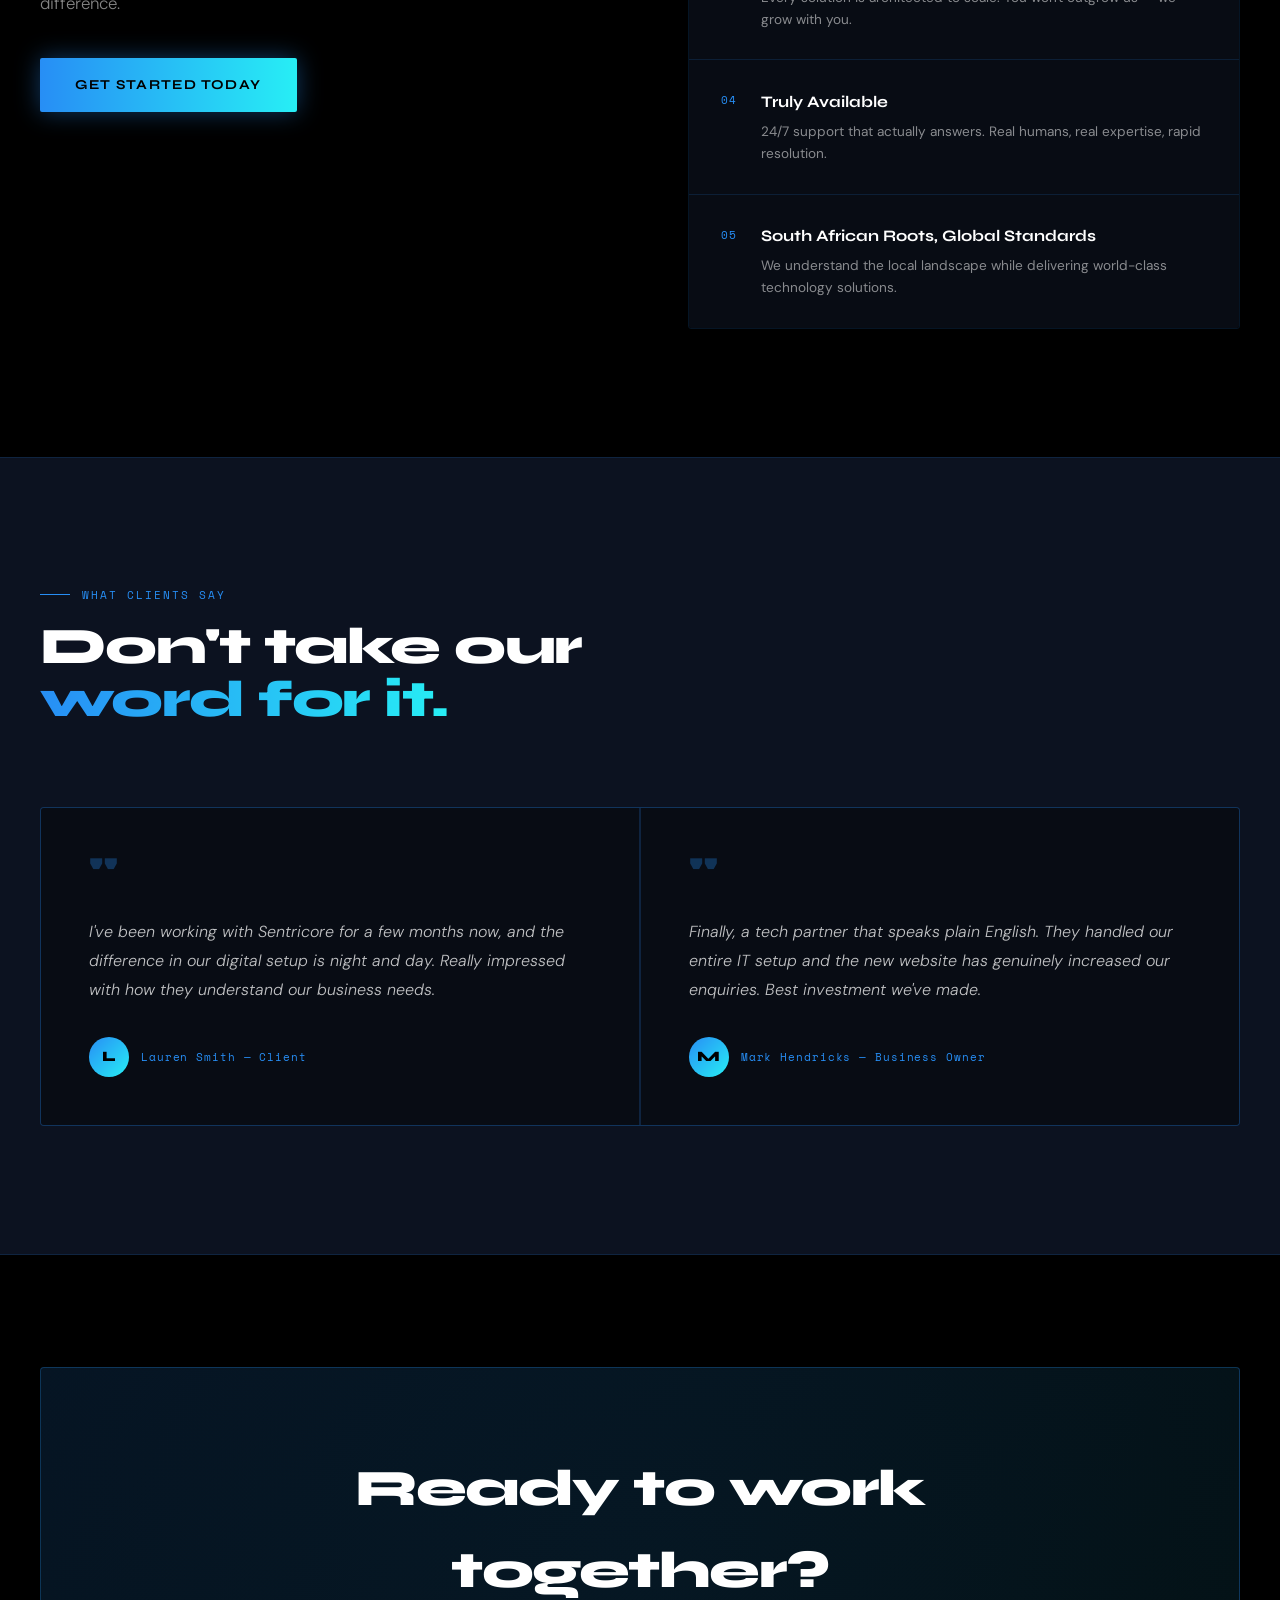
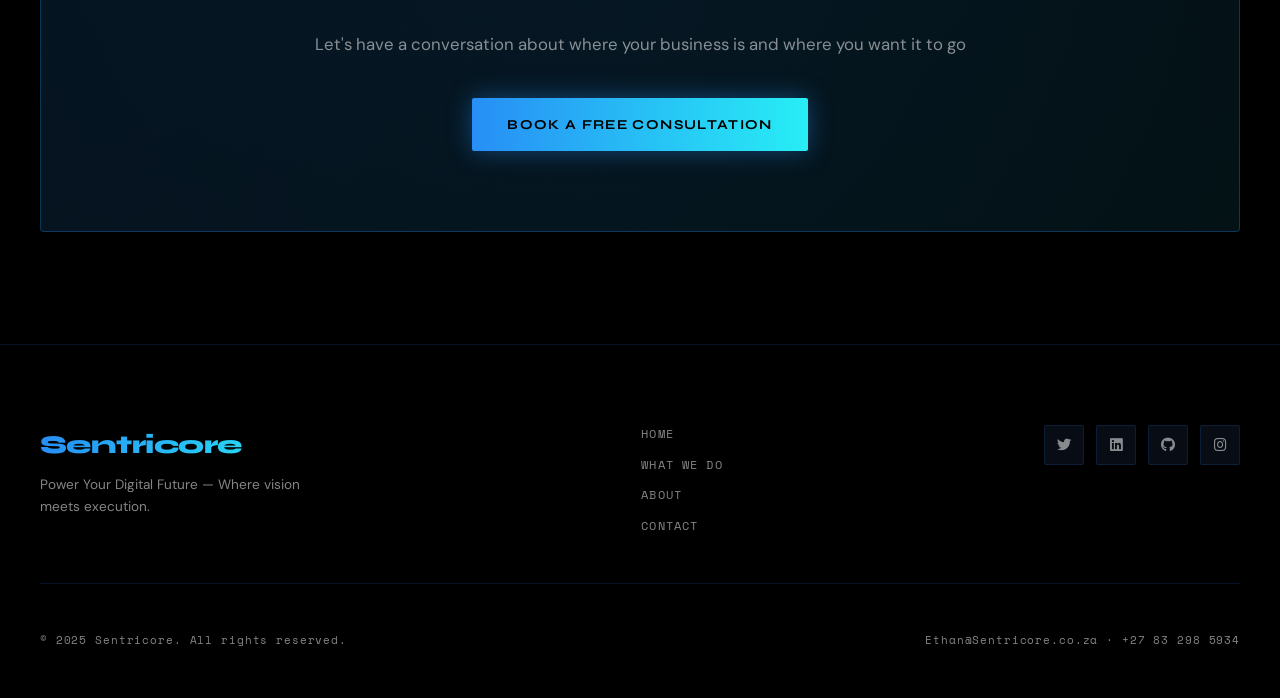
==== commit 22d07b3b: "Add files via upload" ====
--- a/about.html
+++ b/about.html
@@ -3,7 +3,7 @@
 <head>
     <meta charset="UTF-8">
     <meta name="viewport" content="width=device-width, initial-scale=1.0">
-    <title>About Us | Sites Solutions</title>
+    <title>About Us | Sentricore</title>
     <link rel="stylesheet" href="https://cdnjs.cloudflare.com/ajax/libs/font-awesome/6.4.0/css/all.min.css">
     <link href="https://fonts.googleapis.com/css2?family=Syne:wght@400;500;600;700;800&family=Space+Mono:wght@400;700&family=DM+Sans:ital,wght@0,300;0,400;0,500;1,300&display=swap" rel="stylesheet">
     <link rel="stylesheet" href="shared.css">
@@ -254,9 +254,9 @@
 
 <header id="header">
     <a href="index.html" class="logo">
-        <img src="LogoFinal.png" alt="Sites Solutions" class="logo-img" onerror="this.style.display='none'">
-        <span class="logo-wordmark">Sites Solutions</span>
-    </a>
+    <img src="SentriCore-Logo-No-BG.png" alt="SentriCore" class="logo-img">
+    <span class="logo-wordmark">SentriCore</span>
+</a>
     <nav id="nav">
         <a href="index.html">Home</a>
         <a href="what-we-do.html">What We Do</a>
@@ -277,7 +277,7 @@
                 <h1 class="section-title" style="font-size:clamp(2.8rem,5vw,5rem);margin-bottom:1.5rem;">
                     We believe<br>technology should<br><span class="accent">work for you.</span>
                 </h1>
-                <p class="section-sub">Sites Solutions was built on a simple conviction: businesses deserve a technology partner that's genuinely invested in their success — not just another vendor selling services.</p>
+                <p class="section-sub">Sentricore was built on a simple conviction: businesses deserve a technology partner that's genuinely invested in their success — not just another vendor selling services.</p>
                 <div style="margin-top:2.5rem;display:flex;gap:1.2rem;flex-wrap:wrap;">
                     <a href="what-we-do.html" class="btn-primary"><span>What We Do</span></a>
                     <a href="contact.html" class="btn-ghost">Talk to Us</a>
@@ -331,8 +331,8 @@
             </div>
             <div class="mission-body reveal reveal-delay-1">
                 <div class="section-tag" style="margin-bottom:2rem;">Our Mission</div>
-                <p>Sites Solutions exists to close the gap between where businesses are and where they need to be digitally. We saw too many companies stuck with outdated infrastructure, insecure networks, and websites that didn't convert — not because they didn't care, but because they didn't have the right partner.</p>
-                <p>We built Sites Solutions to be that partner. One team. Three core capabilities. An obsessive focus on your outcomes.</p>
+                <p>Sentricore exists to close the gap between where businesses are and where they need to be digitally. We saw too many companies stuck with outdated infrastructure, insecure networks, and websites that didn't convert — not because they didn't care, but because they didn't have the right partner.</p>
+                <p>We built Sentricore to be that partner. One team. Three core capabilities. An obsessive focus on your outcomes.</p>
                 <p>Whether you're a startup building your first digital presence or an established business that needs to modernise and secure its infrastructure — we meet you where you are and take you where you need to go.</p>
             </div>
         </div>
@@ -386,9 +386,9 @@
     <div class="container">
         <div class="why-inner">
             <div class="reveal">
-                <div class="section-tag">Why Sites Solutions</div>
+                <div class="section-tag">Why Sentricore</div>
                 <h2 class="section-title">The difference<br>is in <span class="accent">how we think.</span></h2>
-                <p class="section-sub" style="margin-top:1.5rem;">Most IT companies react to problems. We predict and prevent them. Most web agencies deliver and disappear. We stay. That's the Sites Solutions difference.</p>
+                <p class="section-sub" style="margin-top:1.5rem;">Most IT companies react to problems. We predict and prevent them. Most web agencies deliver and disappear. We stay. That's the Sentricore difference.</p>
                 <a href="contact.html" class="btn-primary" style="margin-top:2.5rem;display:inline-flex;"><span>Get Started Today</span></a>
             </div>
             <div class="why-list reveal reveal-delay-2">
@@ -442,7 +442,7 @@
         <div class="t-grid reveal reveal-delay-1">
             <div class="t-card">
                 <span class="t-card-quote">"</span>
-                <p class="t-card-text">I've been working with Sites Solutions for a few months now, and the difference in our digital setup is night and day. Really impressed with how they understand our business needs.</p>
+                <p class="t-card-text">I've been working with Sentricore for a few months now, and the difference in our digital setup is night and day. Really impressed with how they understand our business needs.</p>
                 <div class="t-card-author">
                     <div class="t-card-avatar">L</div>
                     <span class="t-card-name">Lauren Smith — Client</span>
@@ -476,7 +476,7 @@
     <div class="container">
         <div class="footer-top">
             <div>
-                <div class="footer-logo-text">Sites Solutions</div>
+                <div class="footer-logo-text">Sentricore</div>
                 <div class="footer-tagline">Power Your Digital Future — Where vision meets execution.</div>
             </div>
             <div class="footer-nav-links">
@@ -493,8 +493,8 @@
             </div>
         </div>
         <div class="footer-bottom">
-            <span class="footer-copy">© 2025 SitesSolutions. All rights reserved.</span>
-            <span class="footer-copy">Ethan@sitessolutions.co.za · +27 83 298 5934</span>
+            <span class="footer-copy">© 2025 Sentricore. All rights reserved.</span>
+            <span class="footer-copy">Ethan@Sentricore.co.za · +27 83 298 5934</span>
         </div>
     </div>
 </footer>
--- a/shared.css
+++ b/shared.css
@@ -61,7 +61,7 @@
 .container { max-width:1320px; margin:0 auto; padding:0 2.5rem; position:relative; z-index:2; }
 section { position:relative; z-index:2; }
 
-/* ═══ HEADER */
+/* ═══ HEADER (Updated for SentriCore Branding) */
 header {
     position:fixed; top:0; left:0; width:100%; z-index:1000;
     padding:1.4rem 5%;
@@ -70,7 +70,46 @@
     border-bottom:1px solid var(--border);
     transition:all 0.4s ease;
 }
-header.scrolled { background:rgba(0,0,0,0.88); padding:1rem 5%; }
+
+/* Updated Logo Container */
+.logo { 
+    display:flex; 
+    align-items:center; 
+    text-decoration:none; 
+    gap:0.85rem; /* Slightly wider gap for the new logo */
+}
+
+/* Updated Logo Image */
+.logo-img { 
+    height: 42px; /* Balanced height for your header padding */
+    width: auto; 
+    transition: all 0.3s ease;
+    /* This adds a very subtle cyan glow to the logo itself */
+    filter: drop-shadow(0 0 10px rgba(39, 238, 245, 0.15));
+}
+
+.logo:hover .logo-img { 
+    opacity: 1; 
+    transform: scale(1.04); /* Makes the logo "pop" on hover */
+    filter: drop-shadow(0 0 15px var(--cyan-glow)); 
+}
+
+.logo-wordmark {
+    font-family:'Syne',sans-serif; font-weight:800; font-size:1.35rem;
+    background:linear-gradient(90deg,var(--blue),var(--cyan));
+    -webkit-background-clip:text; -webkit-text-fill-color:transparent;
+    letter-spacing:-0.02em;
+}
+
+/* Header state when scrolled (Controlled by Step 3 JS) */
+header.scrolled { 
+    background:rgba(0,0,0,0.88); 
+    padding:0.9rem 5%; /* Thinner header on scroll */
+}
+
+header.scrolled .logo-img {
+    height: 34px; /* Shrinks logo slightly when scrolling */
+}
 
 .logo { display:flex; align-items:center; text-decoration:none; gap:0.75rem; }
 .logo-img { height:44px; width:auto; transition:opacity 0.3s; }
